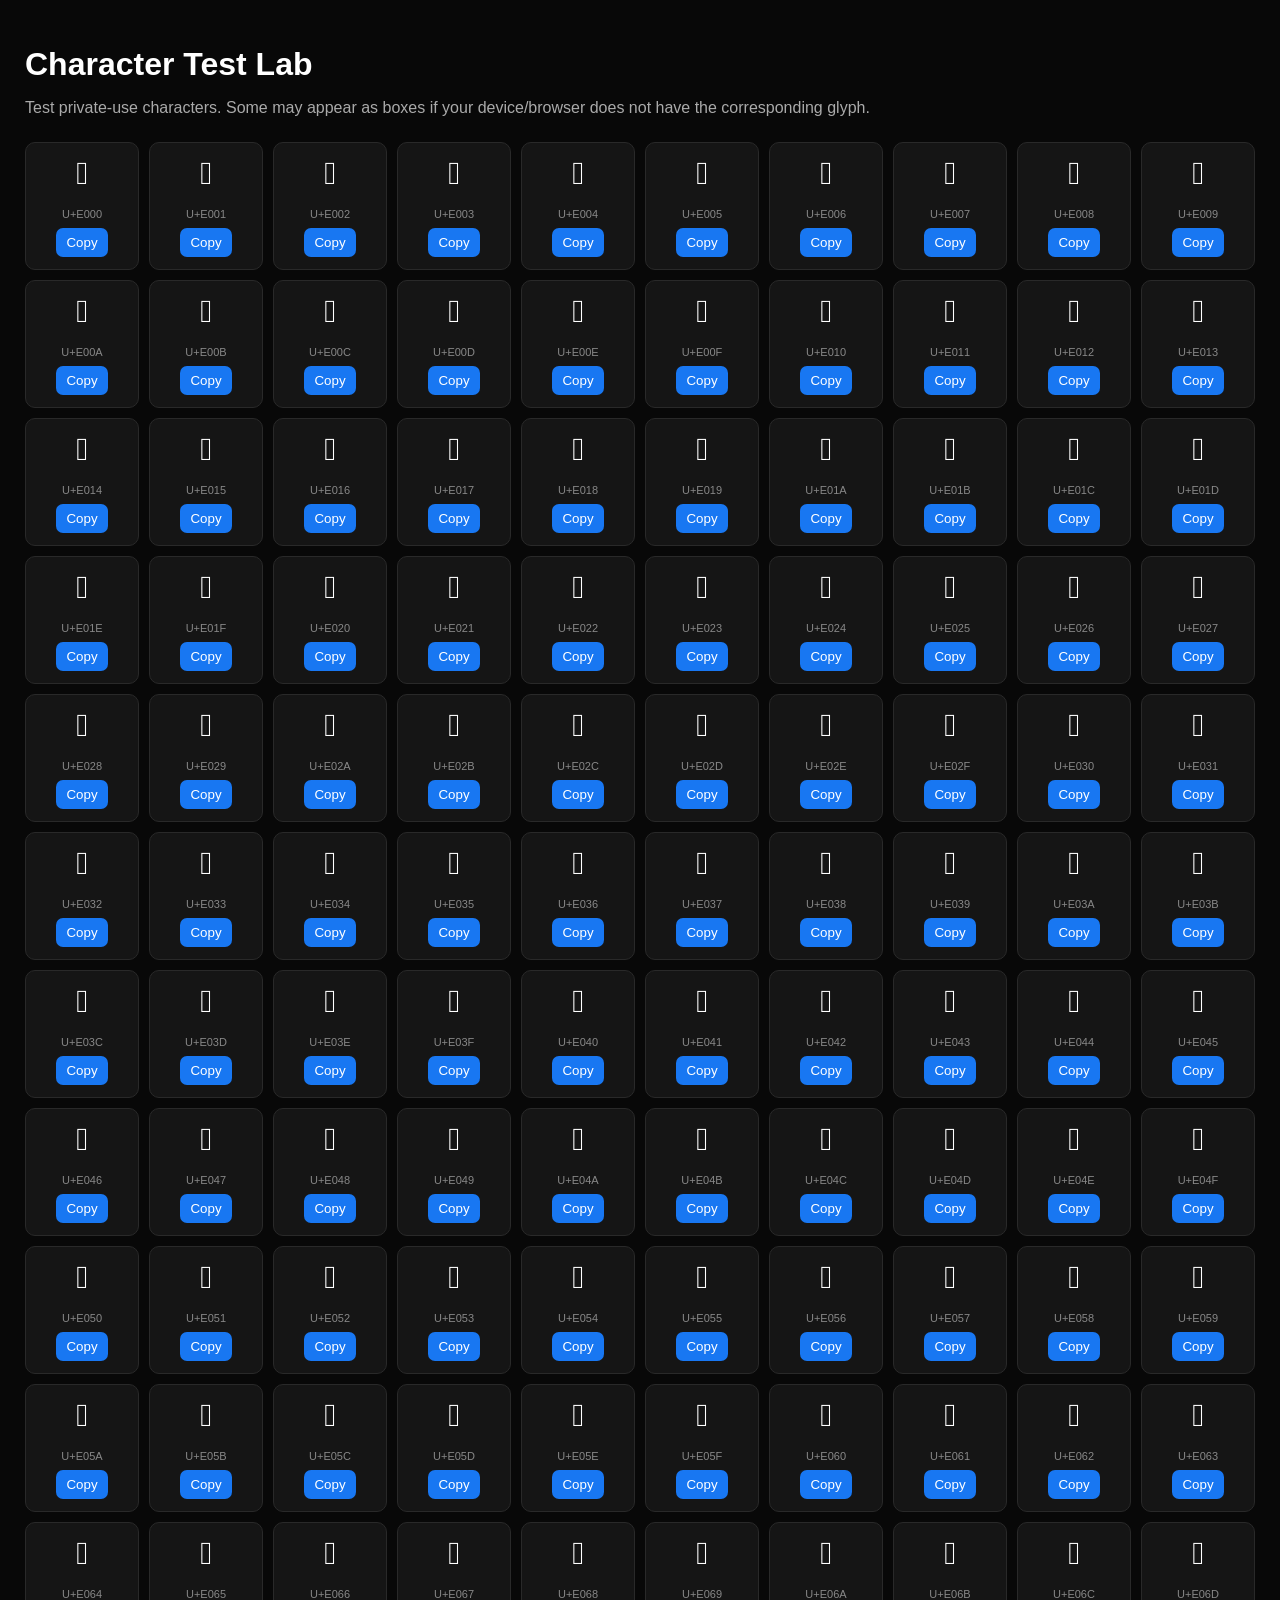
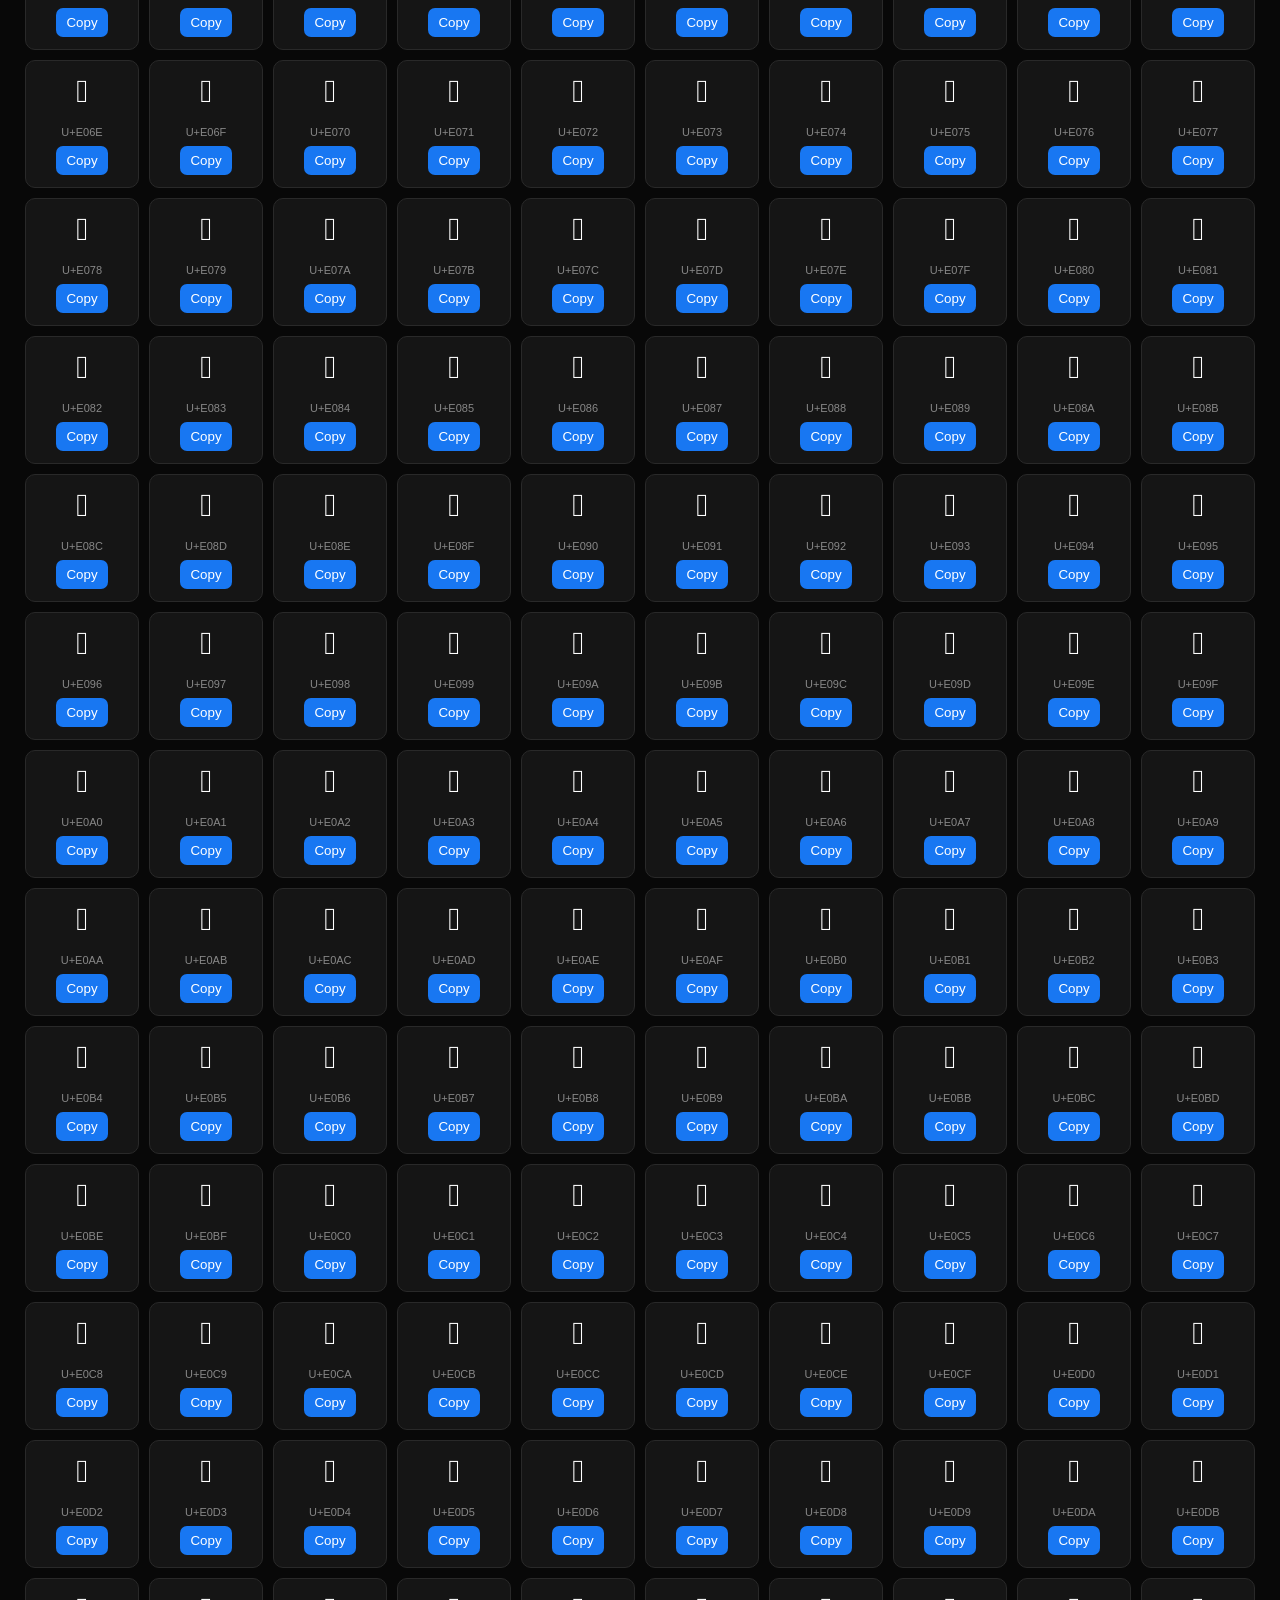
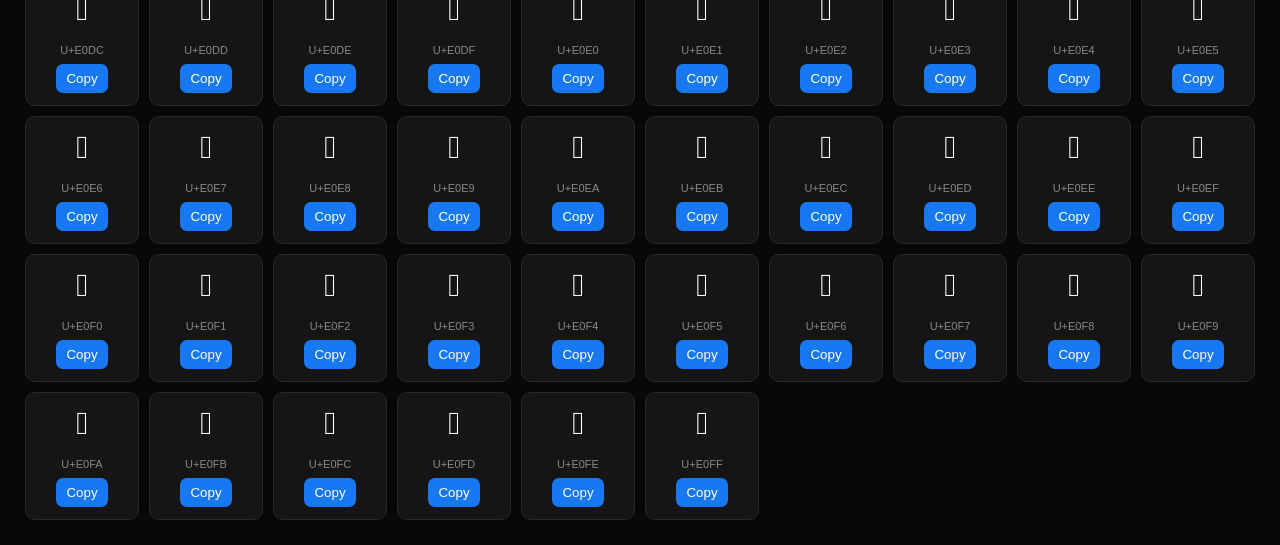
==== test.html @ 98b8e987 "Add initial Character Test Lab HTML structure" ====
<!DOCTYPE html>
<html lang="en">
<head>
  <meta charset="UTF-8">
  <meta name="viewport" content="width=device-width, initial-scale=1.0">
  <title>Character Test Lab</title>

  <style>
    body {
      margin: 0;
      padding: 25px;
      background: #080808;
      color: white;
      font-family: Arial, sans-serif;
    }

    h1 {
      margin-bottom: 8px;
    }

    p {
      color: #aaa;
    }

    .grid {
      display: grid;
      grid-template-columns: repeat(auto-fill, minmax(110px, 1fr));
      gap: 10px;
      margin-top: 25px;
    }

    .item {
      background: #151515;
      border: 1px solid #292929;
      border-radius: 10px;
      padding: 12px;
      text-align: center;
    }

    .char {
      display: block;
      font-size: 32px;
      height: 45px;
      margin-bottom: 8px;
    }

    .code {
      display: block;
      color: #888;
      font-size: 11px;
      margin-bottom: 8px;
    }

    button {
      border: 0;
      border-radius: 7px;
      padding: 7px 10px;
      background: #1877f2;
      color: white;
      cursor: pointer;
    }

    button:hover {
      background: #0d65d9;
    }
  </style>
</head>

<body>

  <h1>Character Test Lab</h1>

  <p>
    Test private-use characters. Some may appear as boxes if your
    device/browser does not have the corresponding glyph.
  </p>

  <div class="grid" id="grid"></div>

  <script>

    const grid = document.getElementById("grid");

    /*
      Unicode Private Use Area:
      U+E000 through U+F8FF
    */

    const start = 0xE000;
    const end = 0xE0FF;

    for (let code = start; code <= end; code++) {

      const character =
        String.fromCodePoint(code);

      const item =
        document.createElement("div");

      item.className = "item";

      const char =
        document.createElement("span");

      char.className = "char";
      char.textContent = character;

      const codeLabel =
        document.createElement("span");

      codeLabel.className = "code";

      codeLabel.textContent =
        "U+" + code.toString(16).toUpperCase().padStart(4, "0");

      const button =
        document.createElement("button");

      button.textContent = "Copy";

      button.addEventListener("click", async () => {

        try {

          await navigator.clipboard.writeText(character);

          button.textContent = "Copied ✓";

          setTimeout(() => {
            button.textContent = "Copy";
          }, 1200);

        } catch {

          button.textContent = "Failed";

        }

      });

      item.appendChild(char);
      item.appendChild(codeLabel);
      item.appendChild(button);

      grid.appendChild(item);
    }

  </script>

</body>
</html>
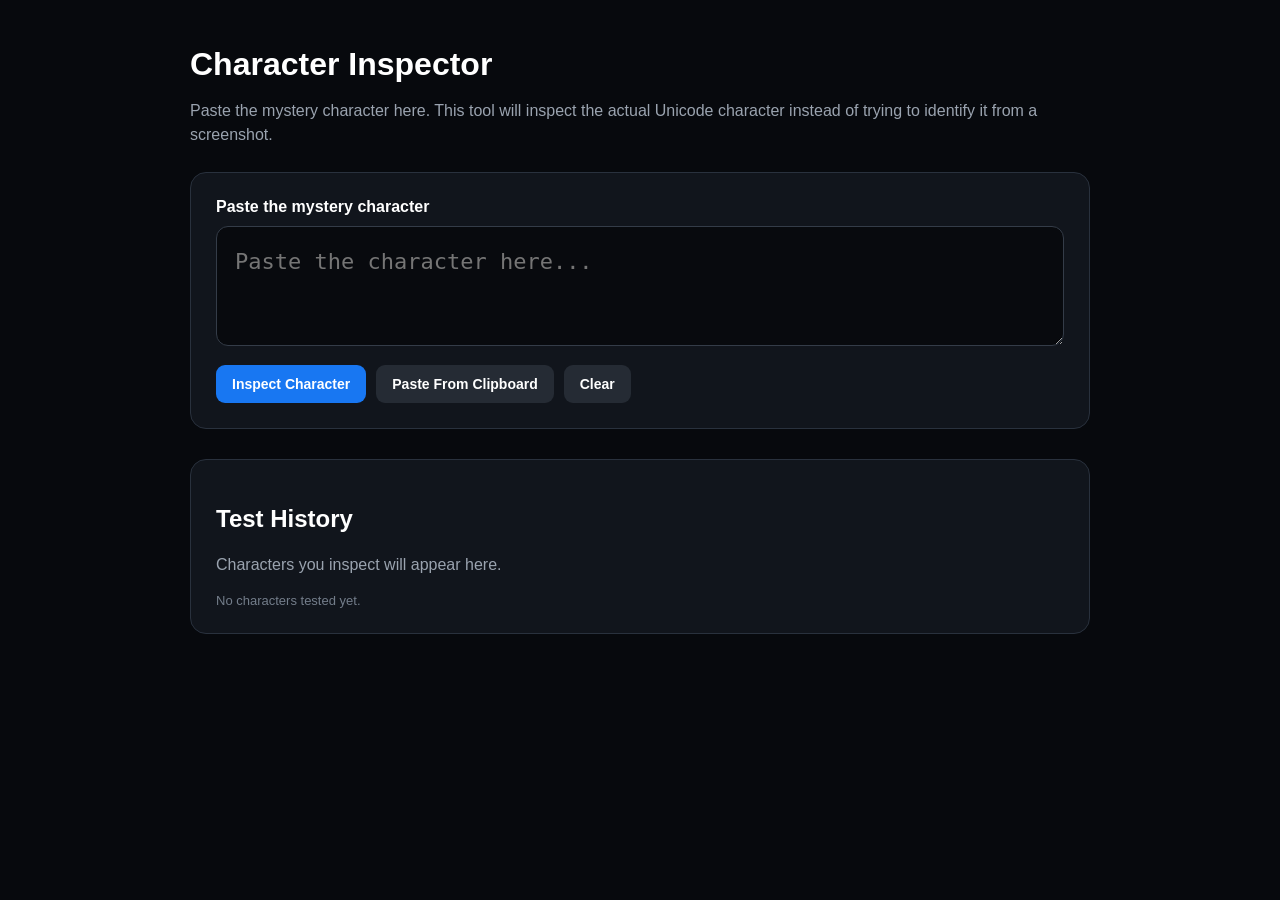
==== commit 49a27324: "Rename page to 'Character Inspector' and style updates Updated the title and styling of the Characte" ====
--- a/test.html
+++ b/test.html
@@ -3,147 +3,819 @@
 <head>
   <meta charset="UTF-8">
   <meta name="viewport" content="width=device-width, initial-scale=1.0">
-  <title>Character Test Lab</title>
+
+  <title>Character Inspector</title>
 
   <style>
+    * {
+      box-sizing: border-box;
+    }
+
     body {
       margin: 0;
       padding: 25px;
-      background: #080808;
+      background: #07090d;
       color: white;
       font-family: Arial, sans-serif;
     }
 
+    .container {
+      max-width: 900px;
+      margin: auto;
+    }
+
     h1 {
       margin-bottom: 8px;
     }
 
-    p {
-      color: #aaa;
-    }
-
-    .grid {
-      display: grid;
-      grid-template-columns: repeat(auto-fill, minmax(110px, 1fr));
+    .subtitle {
+      color: #9aa3af;
+      line-height: 1.5;
+    }
+
+    .card {
+      margin-top: 25px;
+      padding: 25px;
+      background: #11151c;
+      border: 1px solid #29313d;
+      border-radius: 16px;
+    }
+
+    label {
+      display: block;
+      margin-bottom: 10px;
+      font-weight: bold;
+    }
+
+    textarea {
+      width: 100%;
+      min-height: 120px;
+      resize: vertical;
+
+      padding: 18px;
+
+      background: #080a0e;
+      color: white;
+
+      border: 1px solid #343c48;
+      border-radius: 12px;
+
+      outline: none;
+
+      font-size: 22px;
+      line-height: 1.5;
+    }
+
+    textarea:focus {
+      border-color: #249cff;
+    }
+
+    .buttons {
+      display: flex;
+      flex-wrap: wrap;
       gap: 10px;
-      margin-top: 25px;
-    }
-
-    .item {
-      background: #151515;
-      border: 1px solid #292929;
-      border-radius: 10px;
-      padding: 12px;
-      text-align: center;
-    }
-
-    .char {
-      display: block;
-      font-size: 32px;
-      height: 45px;
-      margin-bottom: 8px;
-    }
-
-    .code {
-      display: block;
-      color: #888;
-      font-size: 11px;
-      margin-bottom: 8px;
+      margin-top: 15px;
     }
 
     button {
       border: 0;
-      border-radius: 7px;
-      padding: 7px 10px;
+      border-radius: 9px;
+
+      padding: 11px 16px;
+
       background: #1877f2;
       color: white;
+
+      font-size: 14px;
+      font-weight: bold;
+
       cursor: pointer;
     }
 
     button:hover {
       background: #0d65d9;
     }
+
+    button.secondary {
+      background: #252b34;
+    }
+
+    button.secondary:hover {
+      background: #303844;
+    }
+
+    .result {
+      margin-top: 22px;
+      display: none;
+    }
+
+    .result.show {
+      display: block;
+    }
+
+    .result-box {
+      background: #080a0e;
+      border: 1px solid #29313d;
+      border-radius: 12px;
+      padding: 18px;
+      margin-top: 10px;
+    }
+
+    .character {
+      font-size: 55px;
+      min-height: 70px;
+
+      display: flex;
+      align-items: center;
+      justify-content: center;
+
+      border-bottom: 1px solid #252b34;
+      margin-bottom: 15px;
+    }
+
+    .info {
+      display: grid;
+      gap: 10px;
+    }
+
+    .row {
+      display: flex;
+      justify-content: space-between;
+      gap: 20px;
+
+      padding: 10px 0;
+
+      border-bottom: 1px solid #1d232c;
+    }
+
+    .row:last-child {
+      border-bottom: 0;
+    }
+
+    .key {
+      color: #9aa3af;
+    }
+
+    .value {
+      font-family: Consolas, monospace;
+      text-align: right;
+      word-break: break-all;
+    }
+
+    .warning {
+      margin-top: 18px;
+      padding: 14px;
+
+      background: #19150c;
+      border: 1px solid #4a3b19;
+      border-radius: 10px;
+
+      color: #d8c48a;
+      line-height: 1.5;
+      font-size: 13px;
+    }
+
+    .success {
+      margin-top: 18px;
+      padding: 14px;
+
+      background: #0c1912;
+      border: 1px solid #1e5735;
+      border-radius: 10px;
+
+      color: #7ee2a5;
+      line-height: 1.5;
+      font-size: 13px;
+    }
+
+    .history {
+      margin-top: 30px;
+    }
+
+    .history-item {
+      display: flex;
+      align-items: center;
+      gap: 15px;
+
+      padding: 12px;
+
+      background: #0b0e13;
+      border: 1px solid #252c35;
+      border-radius: 10px;
+
+      margin-top: 8px;
+    }
+
+    .history-character {
+      width: 45px;
+      font-size: 28px;
+      text-align: center;
+    }
+
+    .history-code {
+      font-family: Consolas, monospace;
+      color: #aeb7c4;
+    }
+
+    .empty {
+      color: #737d8a;
+      font-size: 13px;
+    }
+
+    @media (max-width: 600px) {
+
+      body {
+        padding: 15px;
+      }
+
+      .card {
+        padding: 18px;
+      }
+
+      .row {
+        flex-direction: column;
+        gap: 4px;
+      }
+
+      .value {
+        text-align: left;
+      }
+
+    }
   </style>
 </head>
 
 <body>
 
-  <h1>Character Test Lab</h1>
-
-  <p>
-    Test private-use characters. Some may appear as boxes if your
-    device/browser does not have the corresponding glyph.
-  </p>
-
-  <div class="grid" id="grid"></div>
+  <div class="container">
+
+    <h1>Character Inspector</h1>
+
+    <p class="subtitle">
+      Paste the mystery character here. This tool will inspect the
+      actual Unicode character instead of trying to identify it from
+      a screenshot.
+    </p>
+
+
+    <!-- =========================================
+         INSPECTOR
+    ========================================== -->
+
+    <div class="card">
+
+      <label for="characterInput">
+        Paste the mystery character
+      </label>
+
+      <textarea
+        id="characterInput"
+        placeholder="Paste the character here..."
+        autocomplete="off"
+        spellcheck="false"
+      ></textarea>
+
+
+      <div class="buttons">
+
+        <button id="inspectButton">
+          Inspect Character
+        </button>
+
+        <button
+          id="pasteButton"
+          class="secondary"
+        >
+          Paste From Clipboard
+        </button>
+
+        <button
+          id="clearButton"
+          class="secondary"
+        >
+          Clear
+        </button>
+
+      </div>
+
+
+      <!-- =========================================
+           RESULT
+      ========================================== -->
+
+      <div
+        id="result"
+        class="result"
+      >
+
+        <div class="result-box">
+
+          <div
+            id="characterPreview"
+            class="character"
+          ></div>
+
+
+          <div class="info">
+
+            <div class="row">
+              <span class="key">
+                Character
+              </span>
+
+              <span
+                id="characterValue"
+                class="value"
+              ></span>
+            </div>
+
+
+            <div class="row">
+              <span class="key">
+                Unicode Code Point
+              </span>
+
+              <span
+                id="unicodeValue"
+                class="value"
+              ></span>
+            </div>
+
+
+            <div class="row">
+              <span class="key">
+                Decimal
+              </span>
+
+              <span
+                id="decimalValue"
+                class="value"
+              ></span>
+            </div>
+
+
+            <div class="row">
+              <span class="key">
+                UTF-16
+              </span>
+
+              <span
+                id="utf16Value"
+                class="value"
+              ></span>
+            </div>
+
+
+            <div class="row">
+              <span class="key">
+                Code Point Type
+              </span>
+
+              <span
+                id="typeValue"
+                class="value"
+              ></span>
+            </div>
+
+          </div>
+
+
+          <div
+            id="message"
+          ></div>
+
+        </div>
+
+      </div>
+
+    </div>
+
+
+    <!-- =========================================
+         TEST HISTORY
+    ========================================== -->
+
+    <div class="card history">
+
+      <h2>Test History</h2>
+
+      <p class="subtitle">
+        Characters you inspect will appear here.
+      </p>
+
+      <div id="historyList">
+
+        <div class="empty">
+          No characters tested yet.
+        </div>
+
+      </div>
+
+    </div>
+
+  </div>
+
 
   <script>
 
-    const grid = document.getElementById("grid");
-
-    /*
-      Unicode Private Use Area:
-      U+E000 through U+F8FF
-    */
-
-    const start = 0xE000;
-    const end = 0xE0FF;
-
-    for (let code = start; code <= end; code++) {
-
+    const input =
+      document.getElementById("characterInput");
+
+    const inspectButton =
+      document.getElementById("inspectButton");
+
+    const pasteButton =
+      document.getElementById("pasteButton");
+
+    const clearButton =
+      document.getElementById("clearButton");
+
+    const result =
+      document.getElementById("result");
+
+    const characterPreview =
+      document.getElementById("characterPreview");
+
+    const characterValue =
+      document.getElementById("characterValue");
+
+    const unicodeValue =
+      document.getElementById("unicodeValue");
+
+    const decimalValue =
+      document.getElementById("decimalValue");
+
+    const utf16Value =
+      document.getElementById("utf16Value");
+
+    const typeValue =
+      document.getElementById("typeValue");
+
+    const message =
+      document.getElementById("message");
+
+    const historyList =
+      document.getElementById("historyList");
+
+
+    // =========================================
+    // GET CHARACTER TYPE
+    // =========================================
+
+    function getCharacterType(codePoint) {
+
+      if (
+        codePoint >= 0xE000 &&
+        codePoint <= 0xF8FF
+      ) {
+        return "Private Use Area";
+      }
+
+      if (
+        codePoint >= 0xF0000 &&
+        codePoint <= 0xFFFFD
+      ) {
+        return "Supplementary Private Use Area-A";
+      }
+
+      if (
+        codePoint >= 0x100000 &&
+        codePoint <= 0x10FFFD
+      ) {
+        return "Supplementary Private Use Area-B";
+      }
+
+      if (
+        codePoint >= 0xD800 &&
+        codePoint <= 0xDFFF
+      ) {
+        return "UTF-16 surrogate";
+      }
+
+      return "Standard Unicode character";
+    }
+
+
+    // =========================================
+    // FORMAT UNICODE
+    // =========================================
+
+    function formatUnicode(codePoint) {
+
+      return "U+" +
+        codePoint
+          .toString(16)
+          .toUpperCase()
+          .padStart(4, "0");
+
+    }
+
+
+    // =========================================
+    // GET UTF-16
+    // =========================================
+
+    function getUTF16(character) {
+
+      const units = [];
+
+      for (
+        let i = 0;
+        i < character.length;
+        i++
+      ) {
+
+        units.push(
+          character
+            .charCodeAt(i)
+            .toString(16)
+            .toUpperCase()
+            .padStart(4, "0")
+        );
+
+      }
+
+      return units.join(" ");
+    }
+
+
+    // =========================================
+    // INSPECT
+    // =========================================
+
+    function inspectCharacter() {
+
+      const text =
+        input.value;
+
+      if (!text) {
+
+        result.classList.remove("show");
+
+        return;
+
+      }
+
+
+      // Get first Unicode code point
       const character =
-        String.fromCodePoint(code);
+        Array.from(text)[0];
+
+      const codePoint =
+        character.codePointAt(0);
+
+
+      // Display character
+      characterPreview.textContent =
+        character;
+
+
+      characterValue.textContent =
+        character;
+
+
+      unicodeValue.textContent =
+        formatUnicode(codePoint);
+
+
+      decimalValue.textContent =
+        codePoint.toString();
+
+
+      utf16Value.textContent =
+        getUTF16(character);
+
+
+      typeValue.textContent =
+        getCharacterType(codePoint);
+
+
+      // =========================================
+      // MESSAGE
+      // =========================================
+
+      if (
+        codePoint >= 0xE000 &&
+        codePoint <= 0xF8FF
+      ) {
+
+        message.className =
+          "warning";
+
+        message.textContent =
+          "This is a Private Use Area character. " +
+          "That is interesting because its appearance " +
+          "can be defined by a specific app or font. " +
+          "The code point alone does not guarantee that " +
+          "another app will render the same symbol.";
+
+      } else {
+
+        message.className =
+          "success";
+
+        message.textContent =
+          "This appears to be a standard Unicode character. " +
+          "We can now identify exactly what character it is.";
+
+      }
+
+
+      result.classList.add("show");
+
+
+      // =========================================
+      // HISTORY
+      // =========================================
+
+      addHistory(
+        character,
+        codePoint
+      );
+
+    }
+
+
+    // =========================================
+    // ADD HISTORY
+    // =========================================
+
+    function addHistory(
+      character,
+      codePoint
+    ) {
+
+      const empty =
+        historyList.querySelector(".empty");
+
+      if (empty) {
+        empty.remove();
+      }
+
 
       const item =
         document.createElement("div");
 
-      item.className = "item";
+      item.className =
+        "history-item";
+
 
       const char =
-        document.createElement("span");
-
-      char.className = "char";
-      char.textContent = character;
-
-      const codeLabel =
-        document.createElement("span");
-
-      codeLabel.className = "code";
-
-      codeLabel.textContent =
-        "U+" + code.toString(16).toUpperCase().padStart(4, "0");
-
-      const button =
+        document.createElement("div");
+
+      char.className =
+        "history-character";
+
+      char.textContent =
+        character;
+
+
+      const code =
+        document.createElement("div");
+
+      code.className =
+        "history-code";
+
+      code.textContent =
+        formatUnicode(codePoint);
+
+
+      const copy =
         document.createElement("button");
 
-      button.textContent = "Copy";
-
-      button.addEventListener("click", async () => {
+      copy.textContent =
+        "Copy";
+
+      copy.addEventListener(
+        "click",
+        async () => {
+
+          try {
+
+            await navigator.clipboard.writeText(
+              character
+            );
+
+            copy.textContent =
+              "Copied ✓";
+
+            setTimeout(() => {
+
+              copy.textContent =
+                "Copy";
+
+            }, 1200);
+
+          } catch {
+
+            copy.textContent =
+              "Failed";
+
+          }
+
+        }
+      );
+
+
+      item.appendChild(char);
+      item.appendChild(code);
+      item.appendChild(copy);
+
+      historyList.prepend(item);
+
+    }
+
+
+    // =========================================
+    // INSPECT BUTTON
+    // =========================================
+
+    inspectButton.addEventListener(
+      "click",
+      inspectCharacter
+    );
+
+
+    // =========================================
+    // PASTE FROM CLIPBOARD
+    // =========================================
+
+    pasteButton.addEventListener(
+      "click",
+      async () => {
 
         try {
 
-          await navigator.clipboard.writeText(character);
-
-          button.textContent = "Copied ✓";
-
-          setTimeout(() => {
-            button.textContent = "Copy";
-          }, 1200);
-
-        } catch {
-
-          button.textContent = "Failed";
+          const text =
+            await navigator.clipboard.readText();
+
+          if (!text) {
+
+            input.value = "";
+
+            alert(
+              "Your clipboard appears to be empty."
+            );
+
+            return;
+
+          }
+
+          input.value =
+            text;
+
+          inspectCharacter();
+
+        } catch (error) {
+
+          alert(
+            "The browser did not allow clipboard access. " +
+            "Click inside the box and press Ctrl + V instead."
+          );
 
         }
 
-      });
-
-      item.appendChild(char);
-      item.appendChild(codeLabel);
-      item.appendChild(button);
-
-      grid.appendChild(item);
-    }
+      }
+    );
+
+
+    // =========================================
+    // CLEAR
+    // =========================================
+
+    clearButton.addEventListener(
+      "click",
+      () => {
+
+        input.value = "";
+
+        result.classList.remove(
+          "show"
+        );
+
+      }
+    );
+
+
+    // =========================================
+    // CTRL + ENTER
+    // =========================================
+
+    input.addEventListener(
+      "keydown",
+      (event) => {
+
+        if (
+          event.ctrlKey &&
+          event.key === "Enter"
+        ) {
+
+          inspectCharacter();
+
+        }
+
+      }
+    );
 
   </script>
 
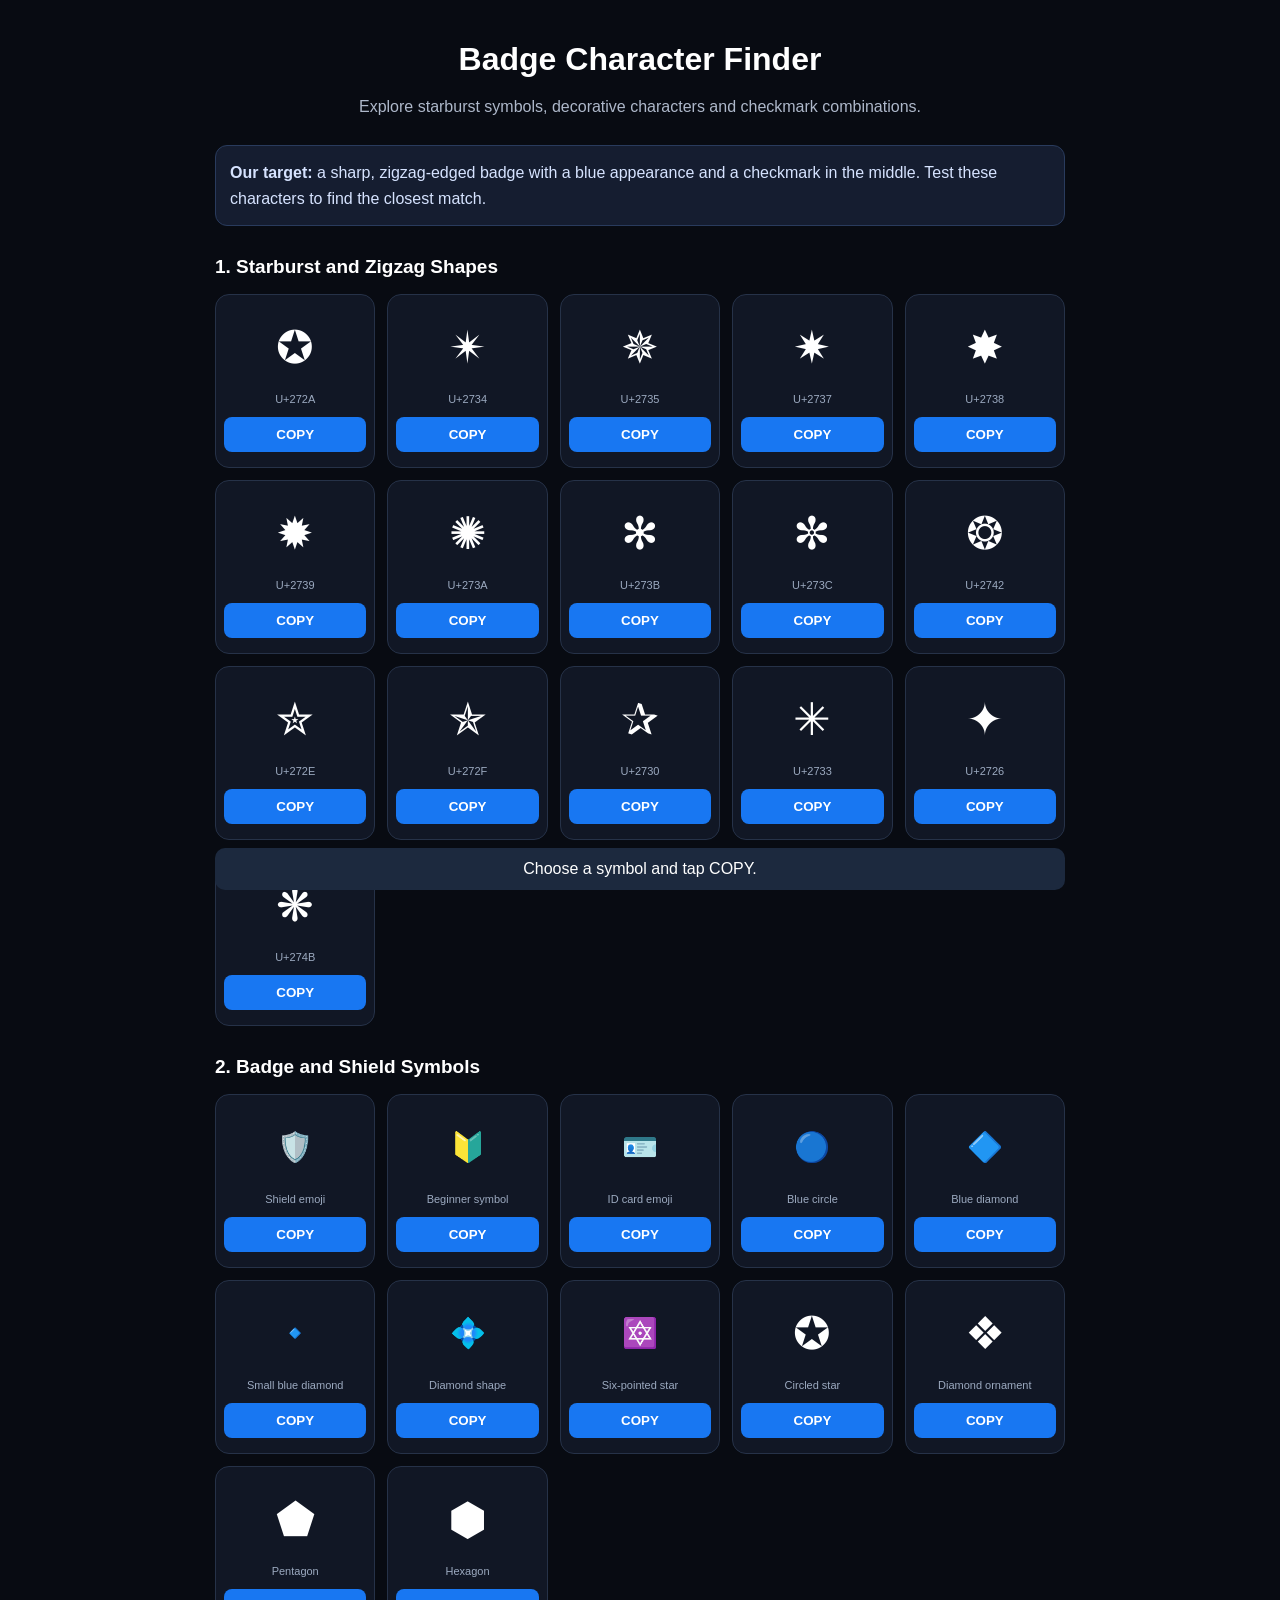
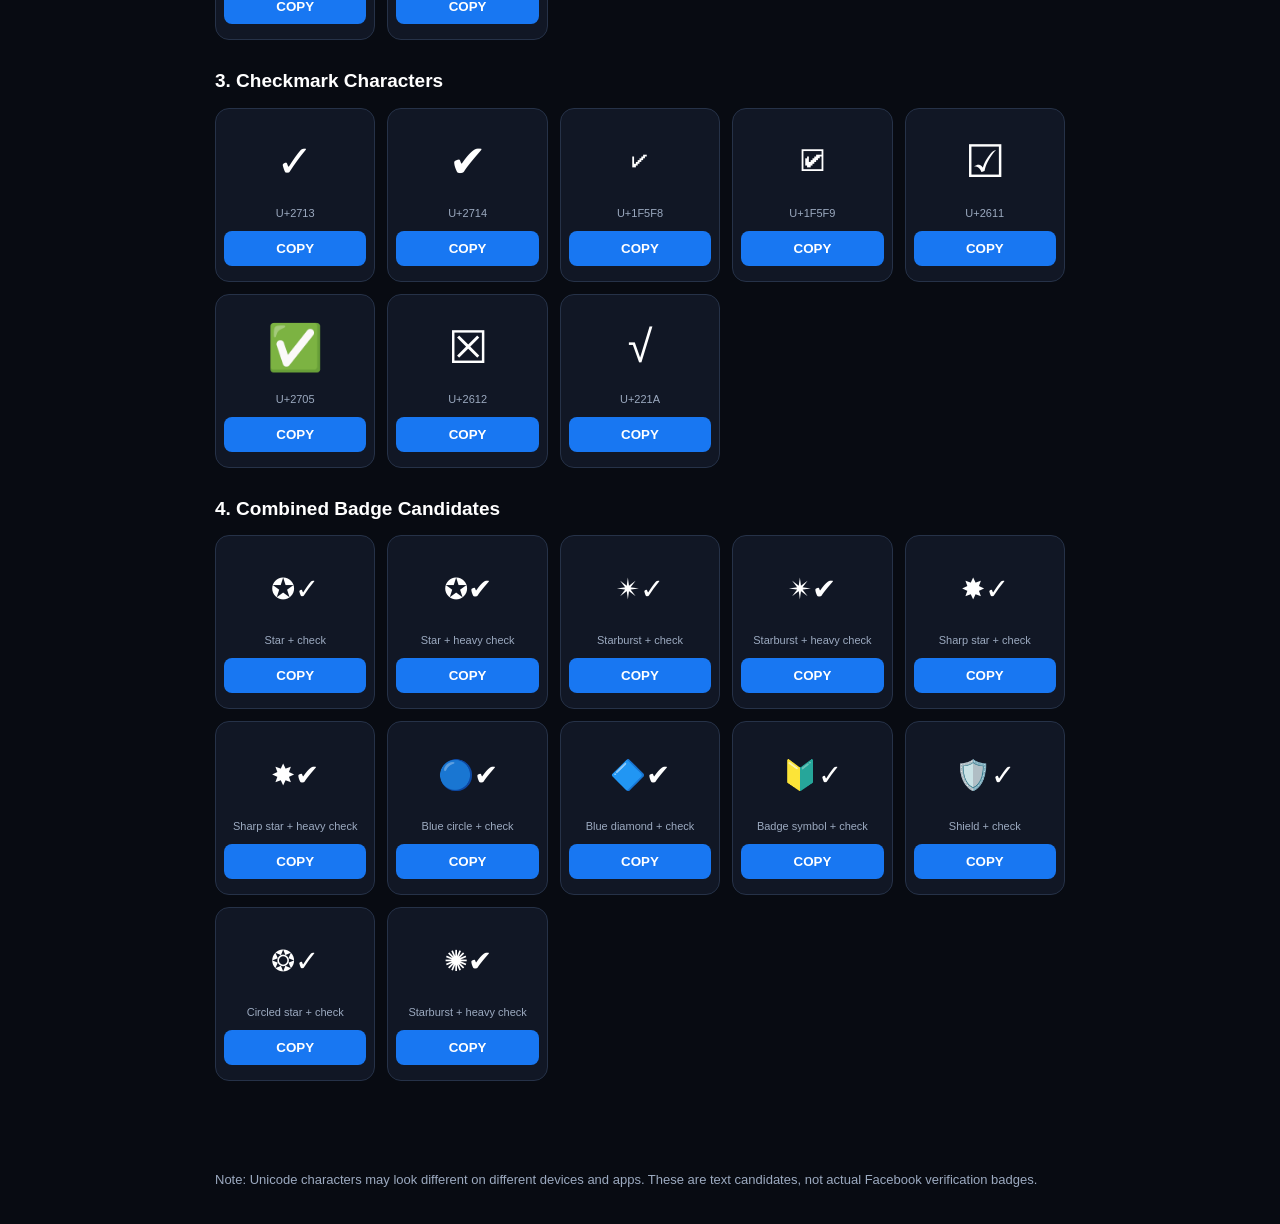
==== commit da5f11f5: "Refactor HTML and CSS for Badge Character Finder Updated styling and structure for the Badge Charact" ====
--- a/test.html
+++ b/test.html
@@ -1,823 +1,282 @@
 <!DOCTYPE html>
 <html lang="en">
 <head>
-  <meta charset="UTF-8">
-  <meta name="viewport" content="width=device-width, initial-scale=1.0">
-
-  <title>Character Inspector</title>
-
-  <style>
-    * {
-      box-sizing: border-box;
-    }
-
-    body {
-      margin: 0;
-      padding: 25px;
-      background: #07090d;
-      color: white;
-      font-family: Arial, sans-serif;
-    }
-
-    .container {
-      max-width: 900px;
-      margin: auto;
-    }
-
-    h1 {
-      margin-bottom: 8px;
-    }
-
-    .subtitle {
-      color: #9aa3af;
-      line-height: 1.5;
-    }
-
-    .card {
-      margin-top: 25px;
-      padding: 25px;
-      background: #11151c;
-      border: 1px solid #29313d;
-      border-radius: 16px;
-    }
-
-    label {
-      display: block;
-      margin-bottom: 10px;
-      font-weight: bold;
-    }
-
-    textarea {
-      width: 100%;
-      min-height: 120px;
-      resize: vertical;
-
-      padding: 18px;
-
-      background: #080a0e;
-      color: white;
-
-      border: 1px solid #343c48;
-      border-radius: 12px;
-
-      outline: none;
-
-      font-size: 22px;
-      line-height: 1.5;
-    }
-
-    textarea:focus {
-      border-color: #249cff;
-    }
-
-    .buttons {
-      display: flex;
-      flex-wrap: wrap;
-      gap: 10px;
-      margin-top: 15px;
-    }
-
-    button {
-      border: 0;
-      border-radius: 9px;
-
-      padding: 11px 16px;
-
-      background: #1877f2;
-      color: white;
-
-      font-size: 14px;
-      font-weight: bold;
-
-      cursor: pointer;
-    }
-
-    button:hover {
-      background: #0d65d9;
-    }
-
-    button.secondary {
-      background: #252b34;
-    }
-
-    button.secondary:hover {
-      background: #303844;
-    }
-
-    .result {
-      margin-top: 22px;
-      display: none;
-    }
-
-    .result.show {
-      display: block;
-    }
-
-    .result-box {
-      background: #080a0e;
-      border: 1px solid #29313d;
-      border-radius: 12px;
-      padding: 18px;
-      margin-top: 10px;
-    }
-
-    .character {
-      font-size: 55px;
-      min-height: 70px;
-
-      display: flex;
-      align-items: center;
-      justify-content: center;
-
-      border-bottom: 1px solid #252b34;
-      margin-bottom: 15px;
-    }
-
-    .info {
-      display: grid;
-      gap: 10px;
-    }
-
-    .row {
-      display: flex;
-      justify-content: space-between;
-      gap: 20px;
-
-      padding: 10px 0;
-
-      border-bottom: 1px solid #1d232c;
-    }
-
-    .row:last-child {
-      border-bottom: 0;
-    }
-
-    .key {
-      color: #9aa3af;
-    }
-
-    .value {
-      font-family: Consolas, monospace;
-      text-align: right;
-      word-break: break-all;
-    }
-
-    .warning {
-      margin-top: 18px;
-      padding: 14px;
-
-      background: #19150c;
-      border: 1px solid #4a3b19;
-      border-radius: 10px;
-
-      color: #d8c48a;
-      line-height: 1.5;
-      font-size: 13px;
-    }
-
-    .success {
-      margin-top: 18px;
-      padding: 14px;
-
-      background: #0c1912;
-      border: 1px solid #1e5735;
-      border-radius: 10px;
-
-      color: #7ee2a5;
-      line-height: 1.5;
-      font-size: 13px;
-    }
-
-    .history {
-      margin-top: 30px;
-    }
-
-    .history-item {
-      display: flex;
-      align-items: center;
-      gap: 15px;
-
-      padding: 12px;
-
-      background: #0b0e13;
-      border: 1px solid #252c35;
-      border-radius: 10px;
-
-      margin-top: 8px;
-    }
-
-    .history-character {
-      width: 45px;
-      font-size: 28px;
-      text-align: center;
-    }
-
-    .history-code {
-      font-family: Consolas, monospace;
-      color: #aeb7c4;
-    }
-
-    .empty {
-      color: #737d8a;
-      font-size: 13px;
-    }
-
-    @media (max-width: 600px) {
-
-      body {
-        padding: 15px;
-      }
-
-      .card {
-        padding: 18px;
-      }
-
-      .row {
-        flex-direction: column;
-        gap: 4px;
-      }
-
-      .value {
-        text-align: left;
-      }
-
-    }
-  </style>
+<meta charset="UTF-8">
+<meta name="viewport" content="width=device-width, initial-scale=1.0">
+<title>Badge Character Finder</title>
+
+<style>
+* {
+    box-sizing: border-box;
+}
+
+body {
+    margin: 0;
+    padding: 20px;
+    background: #080b12;
+    color: #ffffff;
+    font-family: Arial, sans-serif;
+}
+
+.container {
+    max-width: 850px;
+    margin: auto;
+}
+
+h1 {
+    text-align: center;
+    margin-bottom: 8px;
+}
+
+.subtitle {
+    text-align: center;
+    color: #aeb8ca;
+    line-height: 1.6;
+    margin-bottom: 25px;
+}
+
+.notice {
+    padding: 14px;
+    background: #151d30;
+    border: 1px solid #293b5d;
+    border-radius: 12px;
+    color: #d6e3ff;
+    line-height: 1.6;
+    margin-bottom: 22px;
+}
+
+h2 {
+    margin-top: 30px;
+    font-size: 19px;
+}
+
+.grid {
+    display: grid;
+    grid-template-columns: repeat(auto-fit, minmax(145px, 1fr));
+    gap: 12px;
+}
+
+.card {
+    background: #111725;
+    border: 1px solid #263248;
+    border-radius: 14px;
+    padding: 15px 8px;
+    text-align: center;
+}
+
+.symbol {
+    min-height: 75px;
+    display: flex;
+    align-items: center;
+    justify-content: center;
+    font-size: 45px;
+    overflow-wrap: anywhere;
+}
+
+.combo {
+    font-size: 29px;
+}
+
+.code {
+    color: #9caac0;
+    font-size: 11px;
+    margin: 8px 0 12px;
+}
+
+button {
+    width: 100%;
+    border: none;
+    border-radius: 8px;
+    padding: 10px 5px;
+    background: #1877f2;
+    color: white;
+    font-weight: bold;
+    cursor: pointer;
+}
+
+button:active {
+    transform: scale(0.97);
+}
+
+#status {
+    position: sticky;
+    bottom: 10px;
+    margin-top: 22px;
+    padding: 12px;
+    border-radius: 10px;
+    background: #1c293e;
+    text-align: center;
+    color: #ffffff;
+}
+
+.footer {
+    margin-top: 25px;
+    color: #9caac0;
+    font-size: 13px;
+    line-height: 1.6;
+}
+</style>
 </head>
 
 <body>
-
-  <div class="container">
-
-    <h1>Character Inspector</h1>
-
-    <p class="subtitle">
-      Paste the mystery character here. This tool will inspect the
-      actual Unicode character instead of trying to identify it from
-      a screenshot.
-    </p>
-
-
-    <!-- =========================================
-         INSPECTOR
-    ========================================== -->
-
-    <div class="card">
-
-      <label for="characterInput">
-        Paste the mystery character
-      </label>
-
-      <textarea
-        id="characterInput"
-        placeholder="Paste the character here..."
-        autocomplete="off"
-        spellcheck="false"
-      ></textarea>
-
-
-      <div class="buttons">
-
-        <button id="inspectButton">
-          Inspect Character
-        </button>
-
-        <button
-          id="pasteButton"
-          class="secondary"
-        >
-          Paste From Clipboard
-        </button>
-
-        <button
-          id="clearButton"
-          class="secondary"
-        >
-          Clear
-        </button>
-
-      </div>
-
-
-      <!-- =========================================
-           RESULT
-      ========================================== -->
-
-      <div
-        id="result"
-        class="result"
-      >
-
-        <div class="result-box">
-
-          <div
-            id="characterPreview"
-            class="character"
-          ></div>
-
-
-          <div class="info">
-
-            <div class="row">
-              <span class="key">
-                Character
-              </span>
-
-              <span
-                id="characterValue"
-                class="value"
-              ></span>
-            </div>
-
-
-            <div class="row">
-              <span class="key">
-                Unicode Code Point
-              </span>
-
-              <span
-                id="unicodeValue"
-                class="value"
-              ></span>
-            </div>
-
-
-            <div class="row">
-              <span class="key">
-                Decimal
-              </span>
-
-              <span
-                id="decimalValue"
-                class="value"
-              ></span>
-            </div>
-
-
-            <div class="row">
-              <span class="key">
-                UTF-16
-              </span>
-
-              <span
-                id="utf16Value"
-                class="value"
-              ></span>
-            </div>
-
-
-            <div class="row">
-              <span class="key">
-                Code Point Type
-              </span>
-
-              <span
-                id="typeValue"
-                class="value"
-              ></span>
-            </div>
-
-          </div>
-
-
-          <div
-            id="message"
-          ></div>
-
-        </div>
-
-      </div>
-
-    </div>
-
-
-    <!-- =========================================
-         TEST HISTORY
-    ========================================== -->
-
-    <div class="card history">
-
-      <h2>Test History</h2>
-
-      <p class="subtitle">
-        Characters you inspect will appear here.
-      </p>
-
-      <div id="historyList">
-
-        <div class="empty">
-          No characters tested yet.
-        </div>
-
-      </div>
-
-    </div>
-
-  </div>
-
-
-  <script>
-
-    const input =
-      document.getElementById("characterInput");
-
-    const inspectButton =
-      document.getElementById("inspectButton");
-
-    const pasteButton =
-      document.getElementById("pasteButton");
-
-    const clearButton =
-      document.getElementById("clearButton");
-
-    const result =
-      document.getElementById("result");
-
-    const characterPreview =
-      document.getElementById("characterPreview");
-
-    const characterValue =
-      document.getElementById("characterValue");
-
-    const unicodeValue =
-      document.getElementById("unicodeValue");
-
-    const decimalValue =
-      document.getElementById("decimalValue");
-
-    const utf16Value =
-      document.getElementById("utf16Value");
-
-    const typeValue =
-      document.getElementById("typeValue");
-
-    const message =
-      document.getElementById("message");
-
-    const historyList =
-      document.getElementById("historyList");
-
-
-    // =========================================
-    // GET CHARACTER TYPE
-    // =========================================
-
-    function getCharacterType(codePoint) {
-
-      if (
-        codePoint >= 0xE000 &&
-        codePoint <= 0xF8FF
-      ) {
-        return "Private Use Area";
-      }
-
-      if (
-        codePoint >= 0xF0000 &&
-        codePoint <= 0xFFFFD
-      ) {
-        return "Supplementary Private Use Area-A";
-      }
-
-      if (
-        codePoint >= 0x100000 &&
-        codePoint <= 0x10FFFD
-      ) {
-        return "Supplementary Private Use Area-B";
-      }
-
-      if (
-        codePoint >= 0xD800 &&
-        codePoint <= 0xDFFF
-      ) {
-        return "UTF-16 surrogate";
-      }
-
-      return "Standard Unicode character";
-    }
-
-
-    // =========================================
-    // FORMAT UNICODE
-    // =========================================
-
-    function formatUnicode(codePoint) {
-
-      return "U+" +
-        codePoint
-          .toString(16)
-          .toUpperCase()
-          .padStart(4, "0");
-
-    }
-
-
-    // =========================================
-    // GET UTF-16
-    // =========================================
-
-    function getUTF16(character) {
-
-      const units = [];
-
-      for (
-        let i = 0;
-        i < character.length;
-        i++
-      ) {
-
-        units.push(
-          character
-            .charCodeAt(i)
-            .toString(16)
-            .toUpperCase()
-            .padStart(4, "0")
-        );
-
-      }
-
-      return units.join(" ");
-    }
-
-
-    // =========================================
-    // INSPECT
-    // =========================================
-
-    function inspectCharacter() {
-
-      const text =
-        input.value;
-
-      if (!text) {
-
-        result.classList.remove("show");
-
-        return;
-
-      }
-
-
-      // Get first Unicode code point
-      const character =
-        Array.from(text)[0];
-
-      const codePoint =
-        character.codePointAt(0);
-
-
-      // Display character
-      characterPreview.textContent =
-        character;
-
-
-      characterValue.textContent =
-        character;
-
-
-      unicodeValue.textContent =
-        formatUnicode(codePoint);
-
-
-      decimalValue.textContent =
-        codePoint.toString();
-
-
-      utf16Value.textContent =
-        getUTF16(character);
-
-
-      typeValue.textContent =
-        getCharacterType(codePoint);
-
-
-      // =========================================
-      // MESSAGE
-      // =========================================
-
-      if (
-        codePoint >= 0xE000 &&
-        codePoint <= 0xF8FF
-      ) {
-
-        message.className =
-          "warning";
-
-        message.textContent =
-          "This is a Private Use Area character. " +
-          "That is interesting because its appearance " +
-          "can be defined by a specific app or font. " +
-          "The code point alone does not guarantee that " +
-          "another app will render the same symbol.";
-
-      } else {
-
-        message.className =
-          "success";
-
-        message.textContent =
-          "This appears to be a standard Unicode character. " +
-          "We can now identify exactly what character it is.";
-
-      }
-
-
-      result.classList.add("show");
-
-
-      // =========================================
-      // HISTORY
-      // =========================================
-
-      addHistory(
-        character,
-        codePoint
-      );
-
-    }
-
-
-    // =========================================
-    // ADD HISTORY
-    // =========================================
-
-    function addHistory(
-      character,
-      codePoint
-    ) {
-
-      const empty =
-        historyList.querySelector(".empty");
-
-      if (empty) {
-        empty.remove();
-      }
-
-
-      const item =
-        document.createElement("div");
-
-      item.className =
-        "history-item";
-
-
-      const char =
-        document.createElement("div");
-
-      char.className =
-        "history-character";
-
-      char.textContent =
-        character;
-
-
-      const code =
-        document.createElement("div");
-
-      code.className =
-        "history-code";
-
-      code.textContent =
-        formatUnicode(codePoint);
-
-
-      const copy =
-        document.createElement("button");
-
-      copy.textContent =
-        "Copy";
-
-      copy.addEventListener(
-        "click",
-        async () => {
-
-          try {
-
-            await navigator.clipboard.writeText(
-              character
-            );
-
-            copy.textContent =
-              "Copied ✓";
-
-            setTimeout(() => {
-
-              copy.textContent =
-                "Copy";
-
-            }, 1200);
-
-          } catch {
-
-            copy.textContent =
-              "Failed";
-
-          }
-
+<div class="container">
+
+<h1>Badge Character Finder</h1>
+
+<p class="subtitle">
+Explore starburst symbols, decorative characters and checkmark combinations.
+</p>
+
+<div class="notice">
+<strong>Our target:</strong> a sharp, zigzag-edged badge with a blue appearance
+and a checkmark in the middle. Test these characters to find the closest match.
+</div>
+
+<div id="catalog"></div>
+
+<div id="status" role="status">Choose a symbol and tap COPY.</div>
+
+<p class="footer">
+Note: Unicode characters may look different on different devices and apps.
+These are text candidates, not actual Facebook verification badges.
+</p>
+
+</div>
+
+<script>
+const groups = [
+{
+    title: "1. Starburst and Zigzag Shapes",
+    items: [
+        ["✪", "U+272A"],
+        ["✴", "U+2734"],
+        ["✵", "U+2735"],
+        ["✷", "U+2737"],
+        ["✸", "U+2738"],
+        ["✹", "U+2739"],
+        ["✺", "U+273A"],
+        ["✻", "U+273B"],
+        ["✼", "U+273C"],
+        ["❂", "U+2742"],
+        ["✮", "U+272E"],
+        ["✯", "U+272F"],
+        ["✰", "U+2730"],
+        ["✳", "U+2733"],
+        ["✦", "U+2726"],
+        ["❋", "U+274B"]
+    ]
+},
+{
+    title: "2. Badge and Shield Symbols",
+    items: [
+        ["🛡️", "Shield emoji"],
+        ["🔰", "Beginner symbol"],
+        ["🪪", "ID card emoji"],
+        ["🔵", "Blue circle"],
+        ["🔷", "Blue diamond"],
+        ["🔹", "Small blue diamond"],
+        ["💠", "Diamond shape"],
+        ["🔯", "Six-pointed star"],
+        ["✪", "Circled star"],
+        ["❖", "Diamond ornament"],
+        ["⬟", "Pentagon"],
+        ["⬢", "Hexagon"]
+    ]
+},
+{
+    title: "3. Checkmark Characters",
+    items: [
+        ["✓", "U+2713"],
+        ["✔", "U+2714"],
+        ["🗸", "U+1F5F8"],
+        ["🗹", "U+1F5F9"],
+        ["☑", "U+2611"],
+        ["✅", "U+2705"],
+        ["☒", "U+2612"],
+        ["√", "U+221A"]
+    ]
+},
+{
+    title: "4. Combined Badge Candidates",
+    items: [
+        ["✪✓", "Star + check"],
+        ["✪✔", "Star + heavy check"],
+        ["✴✓", "Starburst + check"],
+        ["✴✔", "Starburst + heavy check"],
+        ["✸✓", "Sharp star + check"],
+        ["✸✔", "Sharp star + heavy check"],
+        ["🔵✔", "Blue circle + check"],
+        ["🔷✔", "Blue diamond + check"],
+        ["🔰✓", "Badge symbol + check"],
+        ["🛡️✓", "Shield + check"],
+        ["❂✓", "Circled star + check"],
+        ["✺✔", "Starburst + heavy check"]
+    ]
+}
+];
+
+const catalog = document.getElementById("catalog");
+
+groups.forEach(group => {
+    const heading = document.createElement("h2");
+    heading.textContent = group.title;
+    catalog.appendChild(heading);
+
+    const grid = document.createElement("div");
+    grid.className = "grid";
+
+    group.items.forEach(([symbol, code]) => {
+        const card = document.createElement("div");
+        card.className = "card";
+
+        const preview = document.createElement("div");
+        preview.className = "symbol";
+
+        if (symbol.length > 1) {
+            preview.classList.add("combo");
         }
-      );
-
-
-      item.appendChild(char);
-      item.appendChild(code);
-      item.appendChild(copy);
-
-      historyList.prepend(item);
-
-    }
-
-
-    // =========================================
-    // INSPECT BUTTON
-    // =========================================
-
-    inspectButton.addEventListener(
-      "click",
-      inspectCharacter
-    );
-
-
-    // =========================================
-    // PASTE FROM CLIPBOARD
-    // =========================================
-
-    pasteButton.addEventListener(
-      "click",
-      async () => {
-
-        try {
-
-          const text =
-            await navigator.clipboard.readText();
-
-          if (!text) {
-
-            input.value = "";
-
-            alert(
-              "Your clipboard appears to be empty."
-            );
-
-            return;
-
-          }
-
-          input.value =
-            text;
-
-          inspectCharacter();
-
-        } catch (error) {
-
-          alert(
-            "The browser did not allow clipboard access. " +
-            "Click inside the box and press Ctrl + V instead."
-          );
-
-        }
-
-      }
-    );
-
-
-    // =========================================
-    // CLEAR
-    // =========================================
-
-    clearButton.addEventListener(
-      "click",
-      () => {
-
-        input.value = "";
-
-        result.classList.remove(
-          "show"
-        );
-
-      }
-    );
-
-
-    // =========================================
-    // CTRL + ENTER
-    // =========================================
-
-    input.addEventListener(
-      "keydown",
-      (event) => {
-
-        if (
-          event.ctrlKey &&
-          event.key === "Enter"
-        ) {
-
-          inspectCharacter();
-
-        }
-
-      }
-    );
-
-  </script>
+
+        preview.textContent = symbol;
+
+        const codeLabel = document.createElement("div");
+        codeLabel.className = "code";
+        codeLabel.textContent = code;
+
+        const button = document.createElement("button");
+        button.textContent = "COPY";
+
+        button.addEventListener("click", async () => {
+            try {
+                await navigator.clipboard.writeText(symbol);
+                document.getElementById("status").textContent =
+                    "Copied: " + symbol + " — ready to paste!";
+            } catch (error) {
+                const field = document.createElement("textarea");
+                field.value = symbol;
+                field.style.position = "fixed";
+                field.style.opacity = "0";
+                document.body.appendChild(field);
+                field.select();
+
+                const success = document.execCommand("copy");
+                field.remove();
+
+                document.getElementById("status").textContent =
+                    success
+                    ? "Copied: " + symbol
+                    : "Copy failed. Select the symbol manually.";
+            }
+        });
+
+        card.appendChild(preview);
+        card.appendChild(codeLabel);
+        card.appendChild(button);
+        grid.appendChild(card);
+    });
+
+    catalog.appendChild(grid);
+});
+</script>
 
 </body>
 </html>
